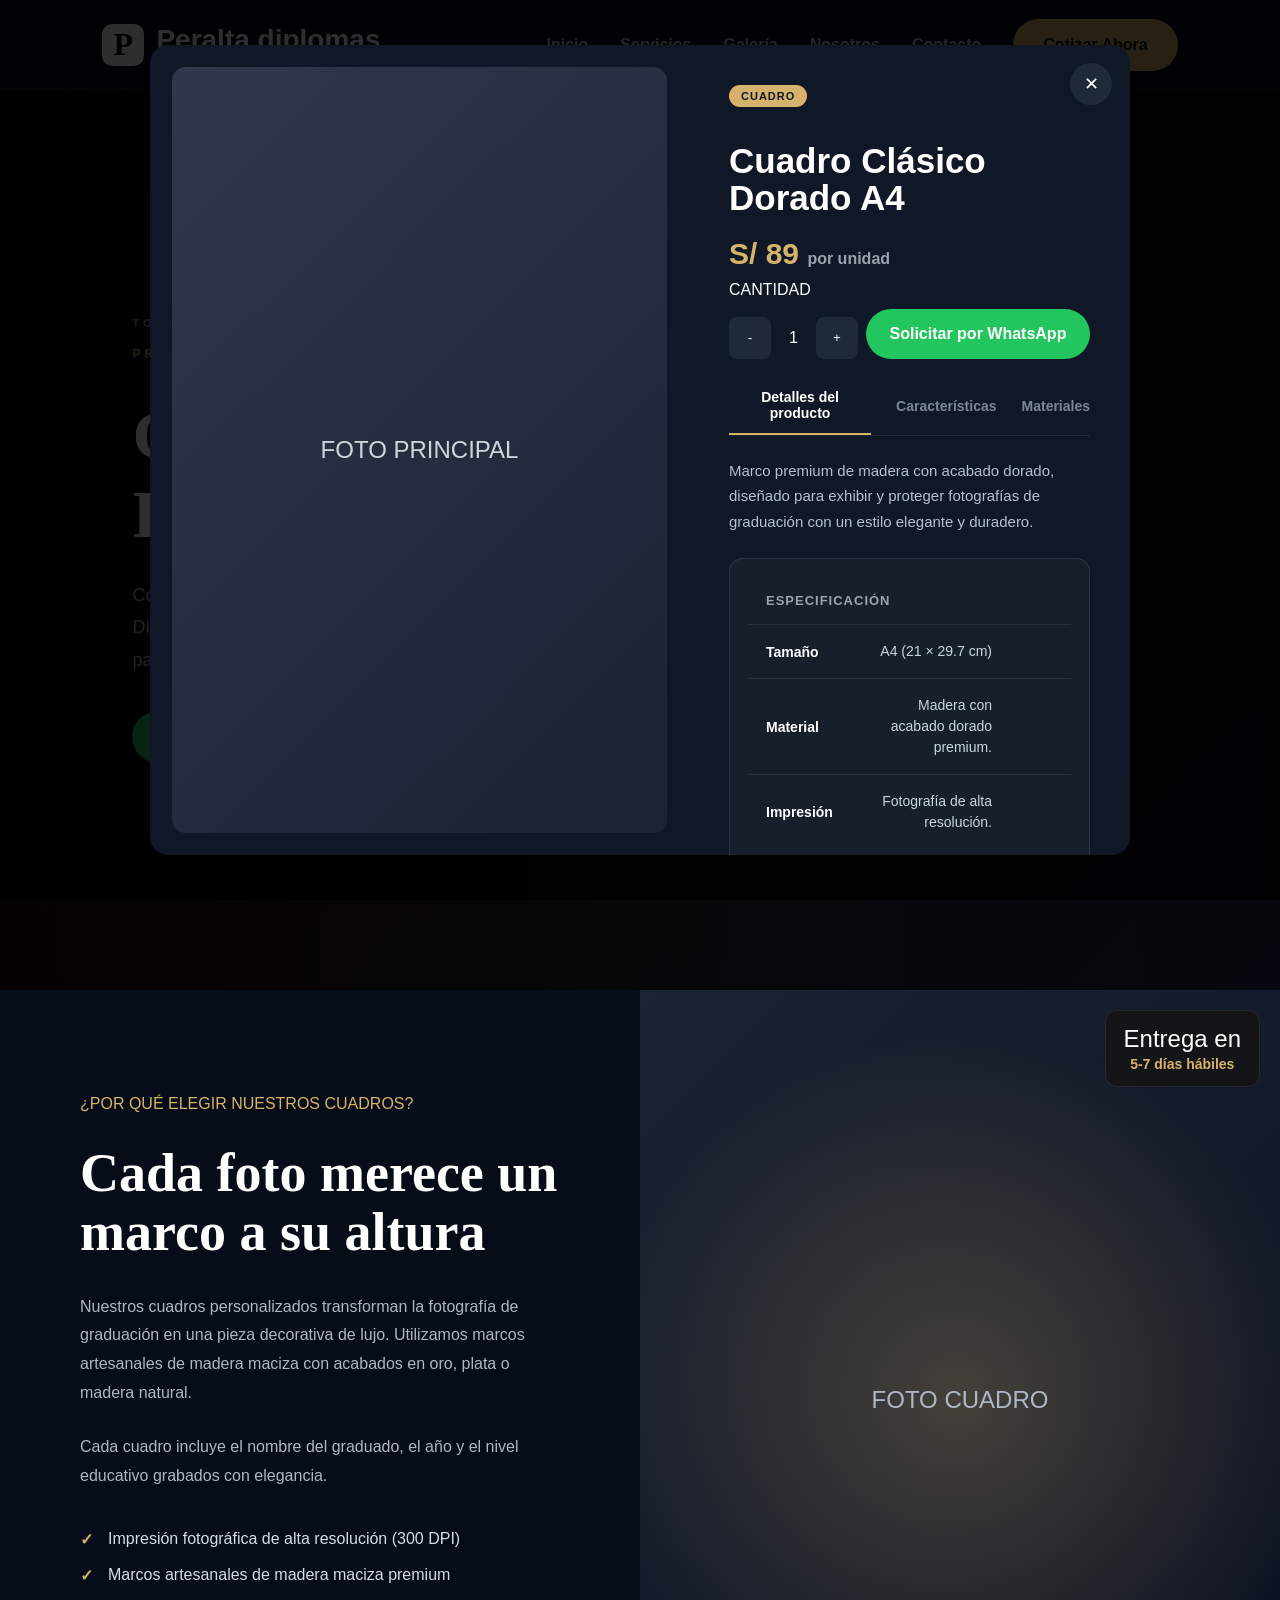
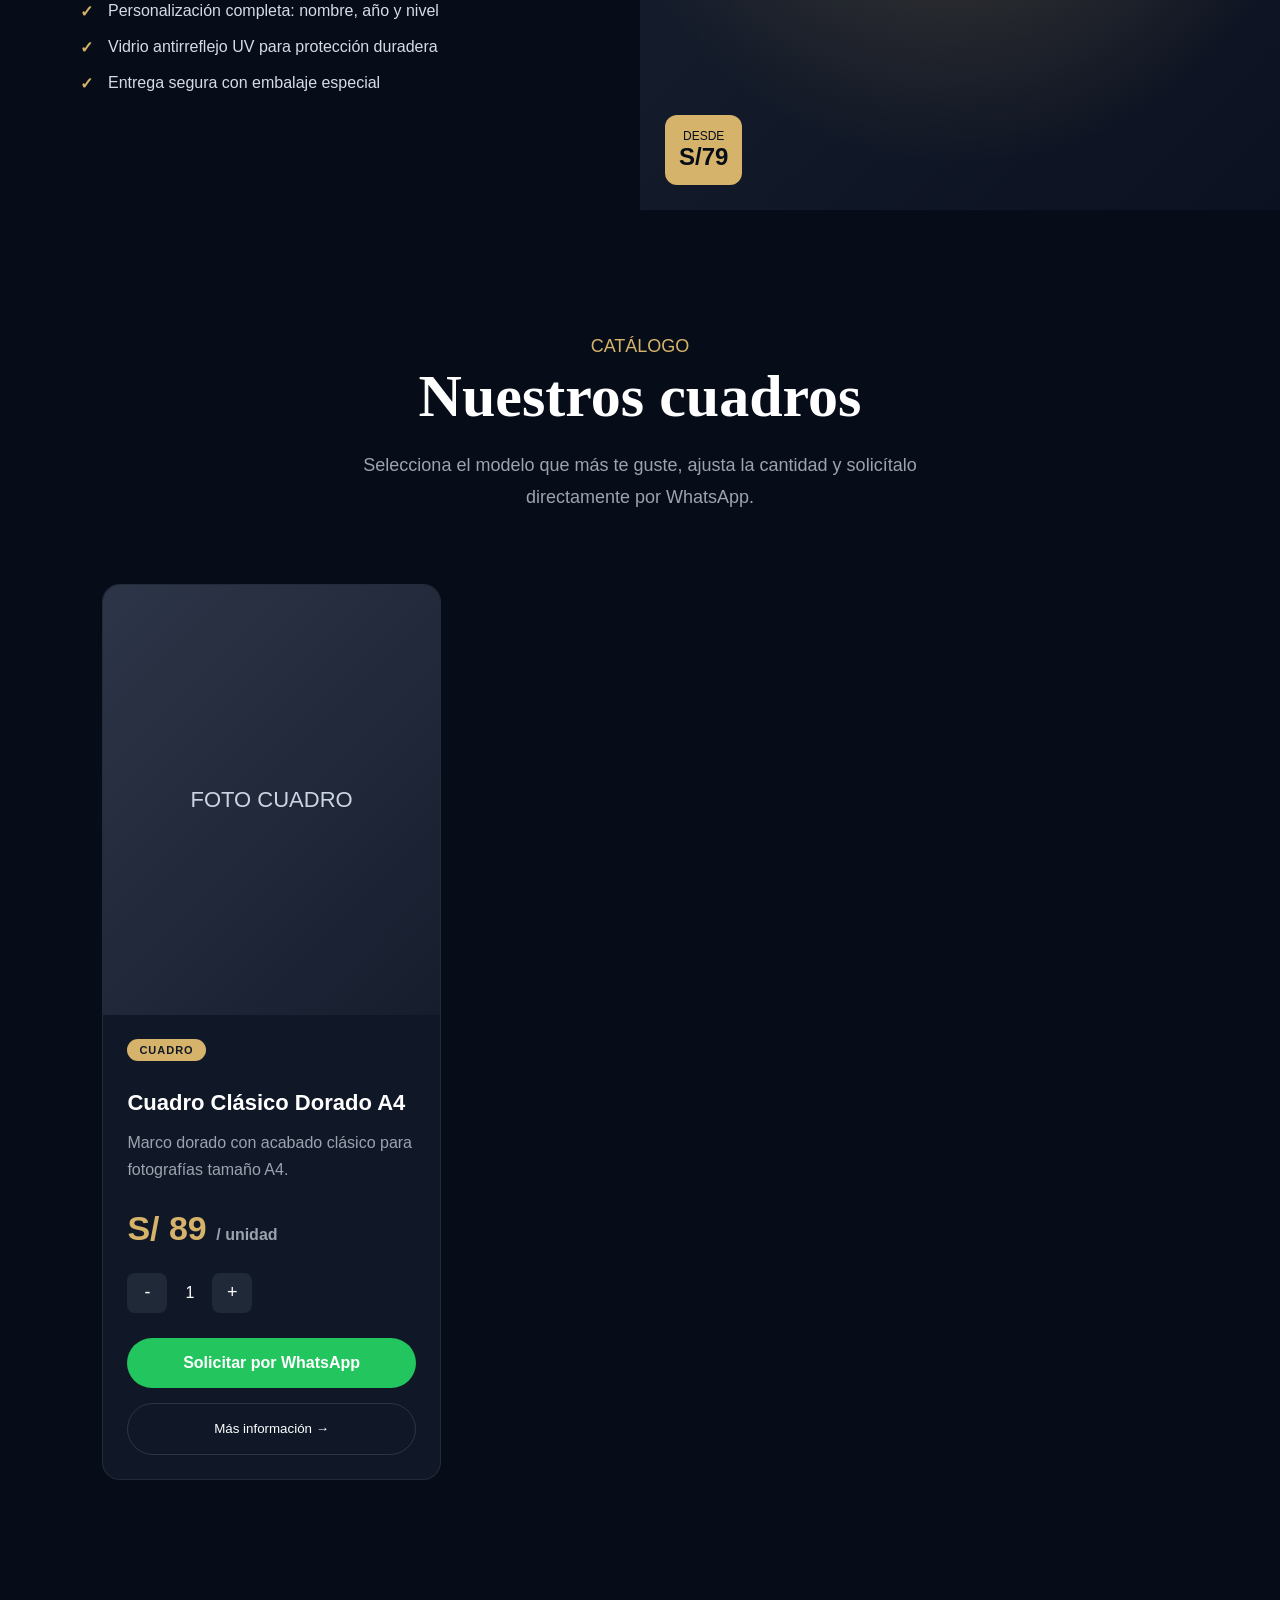
==== cuadros.html @ 48f1820a "Avance del catálogo y modal de productos" ====
<!DOCTYPE html>
<html lang="es">

<head>

<meta charset="UTF-8">
<meta name="viewport" content="width=device-width, initial-scale=1.0">

<title>Cuadros Personalizados | Peralta Diplomas</title>

<link rel="stylesheet" href="css/style.css">

</head>

<body>

<header class="header">

    <div class="logo-box">

        <div class="logo-img">P</div>

        <div>

            <h2>Peralta diplomas</h2>

            <p>Distinción en cada logro</p>

        </div>

    </div>

    <nav class="navbar">

        <a href="index.html">Inicio</a>

        <a href="servicios.html">Servicios</a>

        <a href="galeria.html">Galería</a>

        <a href="nosotros.html">Nosotros</a>

        <a href="contacto.html">Contacto</a>

        <a href="contacto.html" class="btn-cotizar">
            Cotizar Ahora
        </a>

    </nav>

</header>

<main>

<section class="frames-hero">

    <div class="hero-overlay"></div>

    <div class="frames-hero-content">

        <p class="frames-small">
            TODOS LOS SERVICIOS
        </p>

        <p class="frames-tag">
            PRODUCTO PREMIUM
        </p>

        <h1>
            Cuadros Personalizados
        </h1>

        <p class="frames-description">

            Convierte la foto de graduación en una obra de arte
            enmarcada. Diseños exclusivos con marcos premium que
            preservan el recuerdo para siempre.

        </p>

        <div class="frames-buttons">

            <a href="#" class="btn-whatsapp-frame">
                Solicitar por WhatsApp
            </a>

            <a href="#catalogo-cuadros" class="btn-products-frame">
                Ver productos
            </a>

        </div>

    </div>

</section>

<section class="frames-benefits">

    <div class="benefits-content">

        <p class="benefits-tag">
            ¿POR QUÉ ELEGIR NUESTROS CUADROS?
        </p>

        <h2>
            Cada foto merece un marco a su altura
        </h2>

        <p>

            Nuestros cuadros personalizados transforman la fotografía
            de graduación en una pieza decorativa de lujo.

            Utilizamos marcos artesanales de madera maciza
            con acabados en oro, plata o madera natural.

        </p>

        <p>

            Cada cuadro incluye el nombre del graduado,
            el año y el nivel educativo grabados con elegancia.

        </p>

        <ul class="benefits-list">

            <li>Impresión fotográfica de alta resolución (300 DPI)</li>

            <li>Marcos artesanales de madera maciza premium</li>

            <li>Personalización completa: nombre, año y nivel</li>

            <li>Vidrio antirreflejo UV para protección duradera</li>

            <li>Entrega segura con embalaje especial</li>

        </ul>

    </div>

    <div class="benefits-image">

    FOTO CUADRO

    <div class="price-badge">

        DESDE<br>
        <strong>S/79</strong>

    </div>

    <div class="delivery-badge">

        Entrega en<br>
        <strong>5-7 días hábiles</strong>

    </div>

</div>

    
</section>

<section class="catalog-section" id="catalogo-cuadros">

    <div class="catalog-header">

        <p class="catalog-subtitle">
            CATÁLOGO
        </p>

        <h2>
            Nuestros cuadros
        </h2>

        <p>
            Selecciona el modelo que más te guste, ajusta la cantidad y
            solicítalo directamente por WhatsApp.
        </p>

    </div>

<div class="catalog-grid">

    <div class="catalog-item">

        <div class="catalog-image">

    FOTO CUADRO

    <div class="catalog-overlay">

        <button class="catalog-view">

            👁 Más información

        </button>

    </div>

</div>

        <div class="catalog-content">

            <span class="catalog-badge">CUADRO</span>

            <h3>Cuadro Clásico Dorado A4</h3>

            <p>
                Marco dorado con acabado clásico para fotografías tamaño A4.
            </p>

            <div class="catalog-price">
                S/ 89
                <small>/ unidad</small>
            </div>

            <div class="catalog-quantity">

                <button>-</button>

                <span>1</span>

                <button>+</button>

            </div>

            <a href="#" class="catalog-btn-whatsapp">
                Solicitar por WhatsApp
            </a>

            <button class="catalog-btn-more">
                Más información →
            </button>

        </div>

    </div>

</div>

</section>
<div class="catalog-modal">

    <div class="catalog-modal-content">

        <button class="catalog-modal-close">
            ✕
        </button>

        <!-- LADO IZQUIERDO -->

        <div class="catalog-modal-gallery">

            <div class="catalog-modal-main-image">

                FOTO PRINCIPAL

            </div>

        </div>

        <!-- LADO DERECHO -->

        <div class="catalog-modal-info">

    <span class="catalog-modal-badge">
        CUADRO
    </span>

    <h2>
        Cuadro Clásico Dorado A4
    </h2>

    <div class="catalog-modal-price">
        S/ 89
        <small>por unidad</small>
    </div>

    <div class="catalog-modal-section-title">
        CANTIDAD
    </div>

    <div class="catalog-modal-actions">

        <div class="catalog-modal-quantity">

            <button>-</button>

            <span>1</span>

            <button>+</button>

        </div>

        <a href="#" class="catalog-modal-whatsapp">
            Solicitar por WhatsApp
        </a>

    </div>

    <div class="catalog-tabs">

        <button class="catalog-tab active">
            Detalles del producto
        </button>

        <button class="catalog-tab">
            Características
        </button>

        <button class="catalog-tab">
            Materiales
        </button>

    </div>

    <div class="catalog-description">

    Marco premium de madera con acabado dorado, diseñado para exhibir y proteger
    fotografías de graduación con un estilo elegante y duradero.

    </div>

    <div class="catalog-specs">

        <div class="catalog-spec-row">

            <span>ESPECIFICACIÓN</span>

        </div>

        <div class="catalog-spec-row">

            <strong>Tamaño</strong>

            <p>A4 (21 × 29.7 cm)</p>

        </div>

        <div class="catalog-spec-row">

            <strong>Material</strong>

            <p>Madera con acabado dorado premium.</p>

        </div>

        <div class="catalog-spec-row">

            <strong>Impresión</strong>

            <p>Fotografía de alta resolución.</p>

        </div>

    </div>

</div>

    </div>

</div>
---- css/style.css ----
*{
    margin:0;
    padding:0;
    box-sizing:border-box;
}

:root{
    --dark:#070d18;
    --dark-2:#0b1220;
    --dark-3:#101827;
    --gold:#d6b36a;
    --gold-soft:#e0c27a;
    --white:#ffffff;
    --text:#aeb7c6;
    --line:rgba(255,255,255,0.08);
}

html{
    scroll-behavior:smooth;
}

body{
    background:var(--dark);
    color:var(--white);
    font-family:'Inter', sans-serif;
}

/* HEADER */
.header{
    width:100%;
    height:90px;
    padding:0 8%;
    background:rgba(7,13,24,0.96);
    border-bottom:1px solid var(--line);

    display:flex;
    justify-content:space-between;
    align-items:center;

    position:fixed;
    top:0;
    left:0;
    z-index:1000;
}

.logo-box{
    display:flex;
    align-items:center;
    gap:12px;
}

.logo-img{
    width:42px;
    height:42px;
    border-radius:10px;
    background:var(--white);
    color:var(--dark);
    font-family:'Playfair Display', serif;
    font-size:32px;
    font-weight:800;

    display:flex;
    align-items:center;
    justify-content:center;
}

.logo-box h2{
    font-size:28px;
    line-height:1;
    font-weight:800;
}

.logo-box p{
    font-size:9px;
    letter-spacing:1.5px;
    font-weight:700;
}

.logo-box span{
    font-family:'Playfair Display', serif;
    font-size:24px;
    font-weight:700;
    margin-left:8px;
}

.navbar{
    display:flex;
    align-items:center;
    gap:32px;
}

.navbar a{
    color:rgba(255,255,255,0.78);
    text-decoration:none;
    font-weight:700;
    transition:0.3s;
}

.navbar a:hover,
.navbar a.active{
    color:var(--gold);
}

.btn-cotizar{
    background:var(--gold);
    color:var(--dark)!important;
    padding:17px 30px;
    border-radius:40px;
}

/* DROPDOWN */
.nav-dropdown{
    position:relative;
}

.dropdown-menu{
    position:absolute;
    top:45px;
    left:-20px;
    width:260px;
    background:#0e1728;
    border:1px solid var(--line);
    border-radius:16px;
    overflow:hidden;
    opacity:0;
    visibility:hidden;
    transform:translateY(10px);
    transition:0.3s;
    box-shadow:0 20px 50px rgba(0,0,0,0.35);
}

.nav-dropdown:hover .dropdown-menu{
    opacity:1;
    visibility:visible;
    transform:translateY(0);
}

.dropdown-menu a{
    display:block;
    padding:18px;
    color:white;
}

.dropdown-menu a:hover{
    background:rgba(255,255,255,0.04);
}

.dropdown-menu strong{
    display:block;
    font-size:15px;
}

.dropdown-menu small{
    color:var(--text);
}

.ver-todos{
    border-top:1px solid var(--line);
    color:var(--gold)!important;
}

/* HERO */
main{
    padding-top:90px;
}

.hero{
    min-height:calc(100vh - 90px);
    display:grid;
    grid-template-columns:48% 52%;
    background:linear-gradient(120deg,#070d18 0%,#090f1c 48%,#0b1220 100%);
}

.hero-text{
    padding:70px 8% 50px 14%;
    display:flex;
    flex-direction:column;
    justify-content:center;
}

.eyebrow{
    color:var(--gold);
    font-size:13px;
    font-weight:800;
    letter-spacing:8px;
    margin-bottom:28px;
}

.hero h1{
    font-family:'Playfair Display', serif;
    font-size:76px;
    line-height:0.98;
    font-weight:800;
    letter-spacing:-2px;
    margin-bottom:28px;
}

.hero h1 span{
    color:var(--gold);
    display:block;
}

.hero-description{
    color:var(--text);
    font-size:21px;
    line-height:1.5;
    max-width:620px;
    margin-bottom:42px;
}

.hero-buttons{
    display:flex;
    gap:18px;
    margin-bottom:70px;
}

.btn-primary,
.btn-secondary{
    padding:18px 32px;
    border-radius:40px;
    text-decoration:none;
    font-weight:800;
    transition:0.3s;
}

.btn-primary{
    background:white;
    color:var(--dark);
}

.btn-secondary{
    color:white;
    border:1px solid rgba(255,255,255,0.28);
}

.btn-primary:hover,
.btn-secondary:hover{
    transform:translateY(-4px);
}

.stats{
    display:flex;
    gap:55px;
}

.stats div{
    padding-right:45px;
    border-right:1px solid var(--line);
}

.stats div:last-child{
    border-right:none;
}

.stats h3{
    font-family:'Playfair Display', serif;
    color:white;
    font-size:36px;
    line-height:1;
}

.stats p{
    color:rgba(255,255,255,0.45);
    text-transform:uppercase;
    font-weight:800;
    font-size:13px;
    margin-top:8px;
}

/* HERO IMAGE */
.hero-image{
    position:relative;
    min-height:calc(100vh - 90px);
    padding:0 8% 28px 0;
    display:flex;
    align-items:stretch;
}

.image-placeholder{
    width:100%;
    min-height:100%;
    border-radius:0 0 0 40px;
    background:
        linear-gradient(rgba(0,0,0,0.12),rgba(0,0,0,0.18)),
        radial-gradient(circle at center,#d6b36a 0%,#9c6f32 30%,#243244 65%,#111827 100%);
    display:flex;
    flex-direction:column;
    justify-content:center;
    align-items:center;
    text-align:center;
    color:white;
    overflow:hidden;
}

.image-placeholder p{
    font-family:'Playfair Display', serif;
    font-size:42px;
}

.image-placeholder small{
    color:rgba(255,255,255,0.65);
    margin-top:10px;
}

.premium-card{
    position:absolute;
    left:35px;
    right:calc(8% + 30px);
    bottom:38px;
    padding:20px;
    border-radius:16px;
    background:rgba(255,255,255,0.12);
    backdrop-filter:blur(14px);
    border:1px solid rgba(255,255,255,0.18);

    display:flex;
    gap:16px;
    align-items:center;
}

.premium-icon{
    width:42px;
    height:42px;
    border-radius:50%;
    background:var(--gold);
    color:var(--dark);
    display:flex;
    align-items:center;
    justify-content:center;
    font-weight:900;
}

.premium-card h4{
    font-size:16px;
}

.premium-card p{
    color:rgba(255,255,255,0.72);
    font-size:13px;
}

/* SECCIÓN TEMPORAL */
.section-dark{
    min-height:70vh;
    background:#090f1c;
    padding:120px 8%;
    text-align:center;
}

.center{
    text-align:center;
}

.section-title{
    font-family:'Playfair Display', serif;
    font-size:58px;
    margin-bottom:18px;
}

.section-subtitle{
    color:var(--text);
    font-size:20px;
}

/* WHATSAPP */
.whatsapp{
    width:64px;
    height:64px;
    border-radius:50%;
    background:#20d367;
    color:white;
    text-decoration:none;
    font-size:28px;

    display:flex;
    justify-content:center;
    align-items:center;

    position:fixed;
    right:35px;
    bottom:35px;
    z-index:1200;

    box-shadow:0 10px 30px rgba(0,0,0,0.35);
    transition:0.3s;
}

.whatsapp:hover{
    transform:scale(1.08);
}

/* RESPONSIVE */
@media(max-width:1000px){
    .header{
        height:auto;
        padding:18px 6%;
        flex-direction:column;
        gap:18px;
    }

    main{
        padding-top:150px;
    }

    .navbar{
        flex-wrap:wrap;
        justify-content:center;
        gap:18px;
    }

    .hero{
        grid-template-columns:1fr;
    }

    .hero-text{
        padding:60px 8%;
    }

    .hero h1{
        font-size:54px;
    }

    .hero-image{
        padding:0 8% 40px;
        min-height:520px;
    }

    .image-placeholder{
        border-radius:30px;
    }
}
/* ========================= */
/* NUESTROS SERVICIOS */
/* ========================= */

.services-section{
    padding:60px 8%;
    background:#030B1D;
}

.section-header{
    text-align:center;
    max-width:900px;
    margin:auto;
}

.eyebrow{
    color:#D4AF63;
    letter-spacing:5px;
    font-size:14px;
    margin-bottom:25px;
}

.section-header h2{
    font-size:80px;
    color:white;
    margin-bottom:30px;
}

.section-description{
    font-size:28px;
    color:#9DA3AE;
    line-height:1.8;
}
/* ========================= */
/* NIVEL INICIAL */
/* ========================= */

.service-block{
    display:grid;
    grid-template-columns:1fr 1fr;
    gap:60px;
    align-items:center;
    padding:60px 10%;
}

.image-temp{
    width:100%;
    height:500px;
    border-radius:25px;
    background:#2d3443;
    color:#8c93a3;
    display:flex;
    align-items:center;
    justify-content:center;
    font-size:24px;
}

.service-tag{
    color:#caa86a;
    letter-spacing:4px;
    margin-bottom:20px;
}

.service-content h2{
    font-family:'Playfair Display', serif;
    font-size:64px;
    color:white;
    margin-bottom:15px;
}

.service-content h3{
    color:#caa86a;
    font-size:24px;
    margin-bottom:30px;
}

.service-text{
    color:#b5b5b5;
    line-height:1.8;
    margin-bottom:30px;
}

.service-list{
    list-style:none;
    padding:0;
    margin-bottom:40px;
}

.service-list li{
    margin-bottom:15px;
    color:#d7d7d7;
}

.btn-service{
    display:inline-block;
    padding:18px 35px;
    background:#caa86a;
    color:#000;
    border-radius:50px;
    text-decoration:none;
    font-weight:600;
}
.service-block:nth-child(even){
    grid-template-columns:1fr 1fr;
}

.service-block:nth-child(even) .service-content{
    order:1;
}

.service-block:nth-child(even) .service-image{
    order:2;
}
/* ========================= */
/* DISEÑOS PARA CADA ETAPA */
/* ========================= */

.designs-section{
    padding:80px 8% 100px;
    background:#070d18;
}

.designs-section .section-header{
    text-align:center;
    max-width:900px;
    margin:0 auto 70px;
}

.about-content .section-tag{
    color:#d6b36a;
    letter-spacing:6px;
    font-weight:700;
    text-transform:uppercase;
}

.designs-section h2{
    font-family:'Playfair Display', serif;
    font-size:58px;
    color:white;
    margin-bottom:18px;
}

.designs-section .section-description{
    color:#aeb7c6;
    font-size:20px;
}

.designs-grid{
    display:grid;
    grid-template-columns:repeat(3, 1fr);
    gap:32px;
}

.design-card{
    height:520px;
    border-radius:22px;
    overflow:hidden;
    position:relative;
    padding:28px;
    display:flex;
    align-items:flex-end;
    background:#2d3443;
    cursor:pointer;
    transition:transform .4s ease;
}

.design-card::before{
    content:"";
    position:absolute;
    inset:0;
    background:linear-gradient(
        to bottom,
        rgba(0,0,0,.05),
        rgba(0,0,0,.35),
        rgba(0,0,0,.82)
    );
    z-index:1;
}

.design-card::after{
    content:"";
    position:absolute;
    inset:0;
    background-size:cover;
    background-position:center;
    transition:transform .6s ease;
    z-index:0;
}

/* Imágenes temporales */
.card-inicial::after{
    background:
        radial-gradient(circle at 20% 20%, #f5d36b 0 8%, transparent 9%),
        radial-gradient(circle at 80% 30%, #7cc7d9 0 7%, transparent 8%),
        linear-gradient(135deg, #f4f4f4, #cfd6df);
}

.card-primaria::after{
    background:
        radial-gradient(circle at 85% 10%, #d6b36a 0 10%, transparent 11%),
        linear-gradient(135deg, #f0e7c8, #b8b49c);
}

.card-secundaria::after{
    background:
        linear-gradient(135deg, rgba(4,13,35,.95), rgba(13,35,75,.85)),
        radial-gradient(circle at center, #d6b36a 0 10%, transparent 11%);
}

.design-card:hover::after{
    transform:scale(1.08);
}

.card-badge{
    position:absolute;
    top:28px;
    left:28px;
    z-index:2;
    padding:10px 18px;
    border-radius:30px;
    background:rgba(255,255,255,.25);
    backdrop-filter:blur(10px);
    color:white;
    font-size:13px;
    font-weight:800;
}

.card-content{
    position:relative;
    z-index:2;
    color:white;
}

.card-content h3{
    font-family:'Playfair Display', serif;
    font-size:42px;
    margin-bottom:10px;
}

.card-content p{
    color:rgba(255,255,255,.82);
    font-size:17px;
    line-height:1.5;
}

/* Responsive */
@media(max-width:1000px){
    .designs-grid{
        grid-template-columns:1fr;
    }

    .design-card{
        height:460px;
    }

    .designs-section h2{
        font-size:44px;
    }
}
/* ========================= */
/* CUADROS PERSONALIZADOS */
/* ========================= */

.featured-product{
    display:grid;
    grid-template-columns:1fr 1fr;
    gap:90px;
    align-items:center;
    padding:90px 8%;
    background:#070d18;
}

.featured-image{
    position:relative;
}

.frame-placeholder{
    height:620px;
    border-radius:18px;
    background:
        radial-gradient(circle at center, rgba(214,179,106,.25), transparent 45%),
        linear-gradient(135deg, #2f2418, #0e1420);
    display:flex;
    align-items:center;
    justify-content:center;
    color:#9ca3af;
    font-size:24px;
}

.new-label{
    position:absolute;
    top:20px;
    left:-20px;
    background:#d6b36a;
    color:#050914;
    padding:14px 18px;
    border-radius:12px;
    font-weight:800;
    z-index:3;
}

.catalog-card{
    position:absolute;
    right:-25px;
    bottom:-25px;
    width:260px;
    padding:22px;
    border-radius:16px;
    background:#101827;
    border:1px solid rgba(255,255,255,.12);
    display:flex;
    gap:15px;
}

.frame-card span{
    color:#d6b36a;
    font-size:24px;
}

.frame-card h4{
    color:white;
    font-size:15px;
    margin-bottom:6px;
}

.frame-card p{
    color:#9ca3af;
    font-size:13px;
}

.featured-content h2{
    font-family:'Playfair Display', serif;
    font-size:58px;
    color:white;
    margin-bottom:25px;
}

.featured-text{
    color:#aeb7c6;
    font-size:20px;
    line-height:1.7;
    margin-bottom:30px;
}

.featured-list{
    list-style:none;
    margin-bottom:35px;
}

.featured-list li{
    color:#d7d7d7;
    margin-bottom:15px;
}

.featured-buttons{
    display:flex;
    gap:18px;
}

.btn-outline{
    padding:18px 35px;
    border:1px solid rgba(255,255,255,.22);
    color:white;
    border-radius:50px;
    text-decoration:none;
    font-weight:700;
}

@media(max-width:1000px){
    .featured-product{
        grid-template-columns:1fr;
    }

    .frame-placeholder{
        height:480px;
    }

    .featured-content h2{
        font-size:42px;
    }
}
/* ========================= */
/* GALERÍA DE DISEÑOS */
/* ========================= */

.gallery-preview{
    padding:100px 8%;
    background:#050b16;
}

.gallery-header{
    text-align:center;
    max-width:850px;
    margin:0 auto 70px;
}

.gallery-header h2{
    font-family:'Playfair Display', serif;
    font-size:58px;
    color:white;
    margin-bottom:18px;
}

.gallery-header p{
    color:#aeb7c6;
    font-size:19px;
}

.gallery-grid{
    display:grid;
    grid-template-columns:1fr 1fr;
    gap:26px;
}

.gallery-card{
    height:360px;
    border-radius:18px;
    overflow:hidden;
    position:relative;
    cursor:pointer;
    background:#202938;
}

.gallery-img{
    width:100%;
    height:100%;
    background-size:cover;
    background-position:center;
    transition:transform .6s ease, filter .6s ease;
}

.gallery-card::after{
    content:"";
    position:absolute;
    inset:0;
    background:linear-gradient(
        to bottom,
        rgba(0,0,0,.12),
        rgba(0,0,0,.35),
        rgba(0,0,0,.78)
    );
    z-index:1;
}

.gallery-card:hover .gallery-img{
    transform:scale(1.08);
    filter:brightness(.75);
}

.gallery-label{
    position:absolute;
    left:22px;
    bottom:22px;
    z-index:2;
    color:white;
    padding:14px 24px;
    border-radius:40px;
    background:rgba(0,0,0,.35);
    border:1px solid rgba(255,255,255,.12);
    font-weight:800;
}

.zoom-icon{
    position:absolute;
    top:50%;
    left:50%;
    transform:translate(-50%, -50%) scale(.7);
    z-index:3;

    width:78px;
    height:78px;
    border-radius:50%;
    border:3px solid #d6b36a;
    color:white;
    font-size:48px;

    display:flex;
    align-items:center;
    justify-content:center;

    opacity:0;
    transition:.4s ease;
}

.gallery-card:hover .zoom-icon{
    opacity:1;
    transform:translate(-50%, -50%) scale(1);
}

/* Imágenes temporales */
.temp-inicial{
    background:
        linear-gradient(rgba(0,0,0,.05), rgba(0,0,0,.15)),
        radial-gradient(circle at 30% 30%, #f4d36b 0 8%, transparent 9%),
        linear-gradient(135deg, #f5f5f5, #cfd6df);
}

.temp-primaria{
    background:
        linear-gradient(rgba(0,0,0,.05), rgba(0,0,0,.15)),
        radial-gradient(circle at 70% 35%, #d6b36a 0 10%, transparent 11%),
        linear-gradient(135deg, #f5efe0, #b7b39d);
}

.temp-secundaria{
    background:
        linear-gradient(rgba(0,0,0,.15), rgba(0,0,0,.25)),
        radial-gradient(circle at 70% 70%, #d6b36a 0 8%, transparent 9%),
        linear-gradient(135deg, #07152d, #1d2738);
}

.temp-cuadros{
    background:
        linear-gradient(rgba(0,0,0,.1), rgba(0,0,0,.2)),
        radial-gradient(circle at center, #d6b36a 0 13%, transparent 14%),
        linear-gradient(135deg, #151515, #2b1d12);
}

@media(max-width:900px){
    .gallery-grid{
        grid-template-columns:1fr;
    }

    .gallery-card{
        height:300px;
    }
}
.catalog-button-wrap{
    width:100%;
    display:flex;
    justify-content:center;
    align-items:center;
    margin-top:20px;
}

.catalog-button{
    display:inline-flex;
    align-items:center;
    justify-content:center;
    gap:10px;
    padding:16px 34px;
    border-radius:50px;
    border:1px solid rgba(255,255,255,0.25);
    color:#ffffff;
    background:transparent;
    text-decoration:none;
    font-weight:800;
    transition:0.3s ease;
    position: relative;
    top: -10px;
}

.catalog-button:hover{
    background:#d6b36a;
    color:#070d18;
    transform:translateY(-3px);
}
.gallery-header .section-tag{
    color:#d6b36a;
    letter-spacing:6px;
    font-weight:700;
}
/* ========================= */
/* SOBRE NOSOTROS */
/* ========================= */

.about-preview{
    display:grid;
    grid-template-columns:1fr 1fr;
    gap:90px;
    align-items:center;

    width:100vw;
    margin-left:calc(50% - 50vw);

    padding:100px 8%;
    background:#070d18;
}

.about-content h2{
    font-family:'Playfair Display', serif;
    font-size:54px;
    line-height:1.05;
    color:white;
    margin-bottom:30px;
}

.about-content h2 span{
    color:#d6b36a;
    display:block;
}

.about-content p{
    color:#aeb7c6;
    font-size:17px;
    line-height:1.8;
    margin-bottom:22px;
}

.about-stats{
    display:grid;
    grid-template-columns:repeat(3, 1fr);
    gap:30px;
    margin:45px 0 35px;
}

.about-stats h3{
    font-family:'Playfair Display', serif;
    color:#d6b36a;
    font-size:34px;
}

.about-stats p{
    font-size:13px;
    color:#8f99aa;
    margin:0;
}

.about-link{
    color:#d6b36a;
    text-decoration:none;
    font-weight:700;
    font-size:14px;
}

.about-images{
    position:relative;
    min-height:420px;
}

.about-img{
    position:absolute;
    border-radius:18px;
    background:
        radial-gradient(circle at center, rgba(214,179,106,.22), transparent 45%),
        linear-gradient(135deg, #293241, #111827);
    color:#9ca3af;
    display:flex;
    align-items:center;
    justify-content:center;
    text-align:center;
    border:1px solid rgba(255,255,255,.08);
}

.img-small{
    width:280px;
    height:180px;
    left:0;
    top:0;
}

.img-large{
    width:340px;
    height:360px;
    right:0;
    top:240px;
}

.img-large::after{
    content:"";
    position:absolute;
    right:-25px;
    bottom:-25px;
    width:95px;
    height:95px;
    border-radius:14px;
    border:1px solid rgba(255,255,255,.12);
}

@media(max-width:1000px){
    .about-preview{
        grid-template-columns:1fr;
    }

    .about-images{
    position:relative;
    min-height:700px;
}

    .img-small,
    .img-large{
        position:relative;
        width:100%;
        left:auto;
        right:auto;
        top:auto;
        margin-bottom:25px;
    }
}
/* ========================= */
/* PROCESO */
/* ========================= */

.process-section{
    width:100vw;
    margin-left:calc(50% - 50vw);
    padding:120px 0;
    text-align:center;
    background:#ffffff;
}


.process-tag{
    color:#d6b36a;
    letter-spacing:6px;
    font-size:12px;
    font-weight:700;
    margin-bottom:15px;
}

.process-section h2{
    font-family:'Playfair Display', serif;
    font-size:56px;
    color:#070d18;
    margin-bottom:15px;
}

.process-description{
    color:#6b7280;
    max-width:700px;
    margin:0 auto 80px;
}

.process-grid{
    display:grid;
    grid-template-columns:repeat(3,1fr);
    gap:50px;
}

.process-card{
    text-align:center;
    position:relative;
}

.process-number{
    width:90px;
    height:90px;
    margin:0 auto 30px;
    border-radius:50%;
    background:#0b1220;
    color:#d6b36a;
    display:flex;
    align-items:center;
    justify-content:center;
    font-size:34px;
    font-family:'Playfair Display', serif;
}

.process-card h3{
    font-family:'Playfair Display', serif;
    color:#070d18;
    font-size:28px;
    margin-bottom:15px;
}

.process-card p{
    color:#6b7280;
    line-height:1.7;
    max-width:260px;
    margin:auto;
}
/* ========================= */
/* TESTIMONIOS */
/* ========================= */

.testimonials-section{
    width:100vw;
    margin-left:calc(50% - 50vw);

    padding:120px 8%;
    background:#070d18;
}

.testimonials-tag{
    text-align:center;
    color:#d6b36a;
    letter-spacing:5px;
    font-size:12px;
    font-weight:700;
    margin-bottom:15px;
}

.testimonials-section h2{
    text-align:center;
    color:white;
    font-family:'Playfair Display', serif;
    font-size:54px;
    margin-bottom:70px;
}

.testimonial-wrapper{
    display:grid;
    grid-template-columns:320px 1fr auto;
    gap:60px;
    align-items:center;
}

.testimonial-image{
    position:relative;
}

.testimonial-placeholder{
    width:100%;
    height:320px;
    border-radius:20px;
    background:#2d3443;
    color:#aeb7c6;
    display:flex;
    align-items:center;
    justify-content:center;
}

.testimonial-info{
    position:absolute;
    left:15px;
    right:15px;
    bottom:15px;
    padding:12px;
    border-radius:12px;
    background:rgba(255,255,255,.08);
    backdrop-filter:blur(10px);
}

.testimonial-info h4{
    color:white;
    font-size:14px;
}

.testimonial-info p{
    color:#c0c0c0;
    font-size:12px;
}

.quote-mark{
    color:#d6b36a;
    font-size:60px;
    margin-bottom:15px;
}

.testimonial-text{
    color:white;
    font-size:30px;
    line-height:1.4;
    max-width:700px;
    font-style:italic;
}

.stars{
    color:#d6b36a;
    margin-top:25px;
    font-size:18px;
}

.testimonial-controls{
    display:flex;
    align-items:center;
    gap:15px;
    margin-top:30px;
}

.nav-btn{
    width:45px;
    height:45px;
    border-radius:50%;
    border:1px solid rgba(255,255,255,.15);
    background:transparent;
    color:white;
    cursor:pointer;
}

.active-btn{
    background:#d6b36a;
    color:#070d18;
    border:none;
}

.dots{
    display:flex;
    gap:8px;
}

.dot{
    width:6px;
    height:6px;
    border-radius:50%;
    background:#4b5563;
}

.active-dot{
    width:24px;
    border-radius:20px;
    background:#d6b36a;
}

.testimonial-counter{
    color:#8f99aa;
    font-size:14px;
}
/* ========================= */
/* CONTACTO */
/* ========================= */

.contact-section{

    width:100vw;
    margin-left:calc(50% - 50vw);

    background:#ffffff;

    padding:120px 8%;

    text-align:center;
}

.contact-tag{

    color:#d6b36a;

    letter-spacing:5px;

    font-size:12px;

    font-weight:700;

    margin-bottom:15px;
}

.contact-section h2{

    font-family:'Playfair Display', serif;

    font-size:56px;

    color:#070d18;

    margin-bottom:15px;
}

.contact-subtitle{

    color:#6f7687;

    margin-bottom:70px;
}

.contact-wrapper{

    display:grid;

    grid-template-columns:1fr 1.2fr;

    gap:60px;

    align-items:start;
}

.contact-info{

    text-align:left;
}

.contact-card{

    background:#ffffff;

    border:1px solid #ececec;

    border-radius:18px;

    padding:30px;

    margin-bottom:20px;
}

.contact-card h3{

    color:#070d18;

    margin-bottom:10px;
}

.contact-card p{

    color:#7b8290;
}

.contact-details{

    margin-top:30px;
}

.contact-details p{

    margin-bottom:20px;

    color:#555;
}

.contact-form{

    background:#f7f7f7;

    border-radius:20px;

    padding:35px;

    text-align:left;
}

.contact-form label{

    display:block;

    margin-bottom:10px;

    font-weight:600;

    color:#070d18;
}

.contact-form input,
.contact-form textarea{

    width:100%;

    padding:15px;

    border:1px solid #dddddd;

    border-radius:10px;

    margin-bottom:20px;

    font-family:inherit;
}

.contact-form button{

    width:100%;

    border:none;

    background:#070d18;

    color:white;

    padding:18px;

    border-radius:10px;

    font-weight:700;

    cursor:pointer;
}

.contact-form button:hover{

    background:#d6b36a;

    color:#070d18;
}
/* ========================= */
/* FOOTER */
/* ========================= */

.footer{

    width:100vw;
    margin-left:calc(50% - 50vw);

    background:#070d18;

    padding:70px 8% 25px;
}

.footer-content{

    display:grid;

    grid-template-columns:
    2fr
    1fr
    1fr
    1fr;

    gap:60px;

    margin-bottom:50px;
}

.footer-column h3,
.footer-column h4{

    color:white;

    margin-bottom:20px;
}

.footer-column p,
.footer-column a{

    color:#9aa3af;

    text-decoration:none;

    display:block;

    margin-bottom:12px;

    line-height:1.7;
}

.footer-column a:hover{

    color:#d6b36a;
}

.footer-bottom{

    border-top:1px solid rgba(255,255,255,.08);

    padding-top:20px;

    display:flex;

    justify-content:space-between;

    align-items:center;
}

.footer-bottom p{

    color:#7d8796;

    font-size:13px;
}

.footer-links{

    display:flex;

    gap:25px;
}

.footer-links a{

    color:#7d8796;

    text-decoration:none;

    font-size:13px;
}

.footer-links a:hover{

    color:#d6b36a;
}
.service-page-hero{

    min-height:65vh;

    display:flex;

    align-items:center;

    justify-content:center;

    text-align:center;

    background:#070d18;

    padding:140px 8% 100px;
}

.hero-container{

    max-width:850px;
}

.service-page-tag{

    color:#8f99aa;

    letter-spacing:4px;

    font-size:12px;

    margin-bottom:15px;
}

.service-page-level{

    color:#d6b36a;

    font-weight:700;

    letter-spacing:3px;

    margin-bottom:20px;
}

.service-page-hero h1{

    font-family:'Playfair Display', serif;

    font-size:72px;

    color:white;

    margin-bottom:20px;
}

.service-page-hero h3{

    color:#d6b36a;

    font-size:24px;

    margin-bottom:25px;
}

.service-page-description{

    color:#aeb7c6;

    line-height:1.9;

    font-size:18px;
}
.service-details{

    display:grid;

    grid-template-columns:1fr 1fr;

    gap:70px;

    padding:100px 8%;

    background:#070d18;

    align-items:center;
}

.service-image-placeholder{

    height:340px;

    border-radius:20px;

    background:
    radial-gradient(circle at center,
    rgba(214,179,106,.18),
    transparent 50%),
    linear-gradient(135deg,#2b3344,#111827);

    display:flex;

    align-items:center;

    justify-content:center;

    color:#aeb7c6;

    border:1px solid rgba(255,255,255,.08);
}

.service-small-title{

    color:#d6b36a;

    letter-spacing:4px;

    font-size:12px;

    margin-bottom:15px;
}

.service-info h2{

    color:white;

    font-family:'Playfair Display', serif;

    font-size:46px;

    margin-bottom:30px;
}

.service-list{

    list-style:none;

    padding:0;

    margin:0 0 35px;
}

.service-list li{

    color:#aeb7c6;

    margin-bottom:18px;

    position:relative;

    padding-left:25px;
}

.service-list li::before{

    content:"✓";

    color:#d6b36a;

    position:absolute;

    left:0;
}

.service-buttons{
    gap:25px;
    margin-top:15px;
}

.btn-service-primary{

    background:#d6b36a;

    color:#070d18;

    padding:15px 28px;

    border-radius:50px;

    text-decoration:none;

    font-weight:700;
}

.btn-service-secondary{

    border:1px solid rgba(255,255,255,.15);

    color:white;

    padding:15px 28px;

    border-radius:50px;

    text-decoration:none;
}
.service-gallery{

    background:#070d18;

    padding:100px 8%;

    text-align:center;
}

.gallery-small-title{

    color:#d6b36a;

    font-size:12px;

    letter-spacing:4px;

    margin-bottom:15px;
}

.service-gallery h2{

    color:white;

    font-family:'Playfair Display', serif;

    font-size:52px;

    margin-bottom:60px;
}

.gallery-examples{

    display:grid;

    grid-template-columns:repeat(3,1fr);

    gap:30px;

    margin-bottom:35px;
}

.gallery-example{

    height:260px;

    border-radius:18px;

    background:
    radial-gradient(circle at center,
    rgba(214,179,106,.15),
    transparent 50%),
    linear-gradient(135deg,#293241,#111827);

    border:1px solid rgba(255,255,255,.08);

    display:flex;

    align-items:center;

    justify-content:center;

    color:#aeb7c6;
}

.gallery-link{

    color:#d6b36a;

    text-decoration:none;

    font-weight:700;
}
.also-offer-section{
    background:#070d18;
    padding:80px 8% 90px;
    text-align:center;
    border-top:1px solid rgba(255,255,255,.12);
}

.also-title{
    color:#aeb7c6;
    letter-spacing:5px;
    font-size:12px;
    font-weight:700;
    margin-bottom:35px;
}

.also-cards{
    display:flex;
    justify-content:center;
    gap:18px;
}

.also-card{
    width:250px;
    padding:22px 24px;
    border-radius:14px;
    background:#0d1422;
    border:1px solid rgba(255,255,255,.08);
    display:flex;
    align-items:center;
    gap:16px;
    text-decoration:none;
    transition:.3s ease;
}

.also-card:hover{
    transform:translateY(-4px);
    border-color:rgba(214,179,106,.35);
}

.also-icon,
.also-arrow{
    color:#d6b36a;
}

.also-card h4{
    color:white;
    font-size:14px;
    margin-bottom:4px;
}

.also-card p{
    color:#8f99aa;
    font-size:12px;
}
/* HERO CUADROS */

.frames-hero{

    position:relative;

    min-height:100vh;

    display:flex;

    align-items:center;

    padding:0 8%;

    background:
    linear-gradient(
    135deg,
   #1a120d,
   #0f0b08,
   #070d18
   );

    background-size:cover;

    background-position:center;

    overflow:hidden;
}
.frames-small{

    color:#9aa3b2;

    font-size:11px;

    letter-spacing:4px;

    font-weight:700;

    margin-bottom:18px;
}

.frames-tag{

    color:#d6b36a;

    letter-spacing:4px;

    font-size:12px;

    font-weight:700;

    margin-bottom:35px;
}

.frames-hero h1{

    color:white;

    font-family:'Playfair Display', serif;

    font-size:68px;

    margin-bottom:25px;
}

.frames-hero-content{
    position:relative;
    z-index:2;
    max-width:600px;
    padding-left:30px;
}

.frames-description{

    color:#aeb7c6;

    font-size:18px;

    line-height:1.8;

    max-width:600px;

    margin-bottom:35px;
}

.frames-buttons{

    display:flex;

    gap:20px;
}

.btn-whatsapp-frame{

    background:#22c55e;

    color:white;

    text-decoration:none;

    padding:16px 28px;

    border-radius:50px;

    font-weight:700;
}

.btn-products-frame{

    color:white;

    text-decoration:none;

    padding:16px 28px;

    border-radius:50px;

    border:1px solid rgba(255,255,255,.15);
}

.frames-image{

    height:500px;

    border-radius:20px;

    background:
    radial-gradient(circle at center,
    rgba(214,179,106,.25),
    transparent 45%),
    linear-gradient(135deg,#1c2435,#0b1120);

    display:flex;

    align-items:center;

    justify-content:center;

    color:#aeb7c6;
}
.hero-overlay{

    position:absolute;

    inset:0;

    background:
    linear-gradient(
        90deg,
        rgba(0,0,0,.75) 0%,
        rgba(0,0,0,.55) 35%,
        rgba(0,0,0,.35) 60%,
        rgba(0,0,0,.45) 100%
    );
}
.frames-hero::before{

    content:"";

    position:absolute;

    width:450px;

    height:450px;

    right:18%;

    top:50%;

    transform:translateY(-50%);

    border-radius:50%;

    background:
    radial-gradient(
    circle,
    rgba(214,179,106,.18),
    transparent 70%);
}
/* BENEFICIOS CUADROS */

.frames-benefits{

    display:grid;

    grid-template-columns:1fr 1fr;

    min-height:700px;

    background:#070d18;
}

.benefits-content{

    padding:100px 80px;
}

.benefits-tag{
    color:#d6b36a !important;
}

.benefits-content h2{

    color:white;

    font-family:'Playfair Display', serif;

    font-size:54px;

    line-height:1.1;

    margin-bottom:30px;
}

.benefits-content p{

    color:#aeb7c6;

    line-height:1.8;

    margin-bottom:25px;
}

.benefits-list{

    list-style:none;

    padding:0;

    margin-top:40px;
}

.benefits-list li{

    color:#d5dce8;

    margin-bottom:18px;

    position:relative;

    padding-left:28px;
}

.benefits-list li::before{

    content:"✓";

    position:absolute;

    left:0;

    color:#d6b36a;

    font-weight:700;
}

.benefits-image{

    position:relative;

    background:
    radial-gradient(circle,
    rgba(214,179,106,.25),
    transparent 70%),
    linear-gradient(
    135deg,
    #1b2332,
    #0b1120);

    display:flex;

    align-items:center;

    justify-content:center;

    color:#aeb7c6;

    font-size:24px;
}

.price-badge{

    position:absolute;

    bottom:25px;

    left:25px;

    background:#d6b36a;

    color:#070d18;

    padding:14px;

    border-radius:12px;

    font-size:12px;

    text-align:center;
}

.price-badge strong{

    font-size:24px;
}
.delivery-badge{

    position:absolute;

    top:20px;

    right:20px;

    background:rgba(20,20,20,.85);

    backdrop-filter:blur(10px);

    border:1px solid rgba(255,255,255,.08);

    border-radius:12px;

    padding:14px 18px;

    color:white;

    text-align:center;

    z-index:100;
}

.delivery-badge strong{

    display:block;

    margin-top:3px;

    color:#d6b36a;

    font-size:14px;

    font-weight:700;
}
.frames-catalog{

    padding:120px 8%;

    background:#070d18;

    display:block;

    width:100%;

    clear:both;
}

.catalog-tag{

    color:#d6b36a;

    letter-spacing:4px;

    font-size:11px;

    font-weight:700;

    margin-bottom:15px;
}

.catalog-header h2{

    color:white;

    font-size:58px;

    font-family:'Playfair Display', serif;

    margin-bottom:15px;
}

.catalog-header p{

    color:#aeb7c6;

    max-width:600px;

    margin:auto;
}
.catalog-tag{
    color:#d6b36a !important;
    letter-spacing:4px;
    font-size:11px;
    font-weight:700;
    text-transform:uppercase;
}
.catalog-grid{

    display:grid;

    grid-template-columns:repeat(3,1fr);

    gap:30px;

    margin-top:60px;
}

.frame-card{

    background:#111827;

    border:1px solid rgba(255,255,255,.08);

    border-radius:18px;

    overflow:hidden;
}

.catalog-card-image{

    height:320px;

    background:
    radial-gradient(circle,
    rgba(214,179,106,.18),
    transparent 70%),
    linear-gradient(135deg,#1b2332,#0b1120);

    display:flex;

    align-items:center;

    justify-content:center;

    color:#aeb7c6;
}

.catalog-card-content{

    padding:24px;
}

.frame-badge{

    background:#d6b36a;

    color:#000;

    padding:4px 10px;

    border-radius:20px;

    font-size:11px;

    font-weight:700;
}

.frame-card h3{

    color:white;

    margin:15px 0 10px;
}

.frame-card p{

    color:#9ca3af;

    font-size:14px;

    line-height:1.6;
}

.frame-price{

    color:#d6b36a;

    font-size:32px;

    font-weight:700;

    margin:20px 0;
}

.frame-price small{

    font-size:14px;

    color:#9ca3af;
}

.quantity-selector{

    display:flex;

    align-items:center;

    gap:15px;

    margin-bottom:20px;
}

.quantity-selector button{

    width:35px;

    height:35px;

    border:none;

    border-radius:8px;

    background:#1f2937;

    color:white;

    cursor:pointer;
}

.btn-whatsapp{

    display:block;

    text-align:center;

    padding:14px;

    background:#22c55e;

    color:white;

    border-radius:50px;

    text-decoration:none;

    margin-bottom:12px;
}

.btn-more{

    width:100%;

    padding:14px;

    background:transparent;

    border:1px solid rgba(255,255,255,.1);

    border-radius:50px;

    color:white;

    cursor:pointer;
}
/* ===========================
   CATÁLOGO
=========================== */

.catalog-section{
    padding:120px 8%;
    background:#070d18;
}

.catalog-header{
    max-width:700px;
    margin:0 auto 70px;
    text-align:center;
}

.catalog-subtitle{
    color:#d6b36a !important;
}

.catalog-header h2{
    font-size:60px;
    color:#fff;
    margin-bottom:20px;
    line-height:1.1;
}

.catalog-header p{
    color:#9ca3af;
    font-size:18px;
    line-height:1.8;
}

.catalog-grid{
    display:grid;
    grid-template-columns:repeat(3,1fr);
    gap:30px;
}
/* ===========================
   TARJETA DEL CATÁLOGO
=========================== */

.catalog-item{
    background:#101827;
    border:1px solid rgba(255,255,255,.08);
    border-radius:18px;
    overflow:hidden;
    transition:.35s ease;
}

.catalog-item:hover{
    transform:translateY(-8px);
}

.catalog-image{
    height:430px;
    background:linear-gradient(135deg,#2d3548,#161d2d);
    display:flex;
    align-items:center;
    justify-content:center;
    color:#cbd5e1;
    font-size:22px;
}

.catalog-content{
    padding:24px;
}

.catalog-badge{
    display:inline-block;
    background:#d6b36a;
    color:#111827;
    padding:5px 12px;
    border-radius:20px;
    font-size:11px;
    font-weight:700;
    letter-spacing:1px;
    margin-bottom:15px;
}

.catalog-content h3{
    color:#fff;
    font-size:22px;
    margin:12px 0;
    line-height:1.35;
}

.catalog-content p{
    color:#9ca3af;
    line-height:1.7;
    margin-bottom:25px;
}

.catalog-price{
    color:#d6b36a;
    font-size:34px;
    font-weight:700;
    margin-bottom:25px;
}

.catalog-price small{
    color:#9ca3af;
    font-size:16px;
}

.catalog-quantity{
    display:flex;
    align-items:center;
    gap:18px;
    margin-bottom:25px;
}

.catalog-quantity button{
    width:40px;
    height:40px;
    background:#1f2937;
    border:none;
    border-radius:8px;
    color:#fff;
    cursor:pointer;
    font-size:18px;
}

.catalog-btn-whatsapp{
    display:block;
    text-align:center;
    text-decoration:none;
    background:#22c55e;
    color:#fff;
    padding:16px;
    border-radius:999px;
    font-weight:600;
    margin-bottom:15px;
}

.catalog-btn-more{
    width:100%;
    height:52px;
    border:1px solid rgba(255,255,255,.12);
    background:transparent;
    color:#fff;
    border-radius:999px;
    cursor:pointer;
}
/* ===========================
   HOVER IMAGEN
=========================== */

.catalog-image{
    position:relative;
    overflow:hidden;
}

.catalog-overlay{
    position:absolute;
    inset:0;

    background:rgba(0,0,0,.45);

    display:flex;
    justify-content:center;
    align-items:center;

    opacity:0;

    transition:.35s ease;
}

.catalog-item:hover .catalog-overlay{
    opacity:1;
}

.catalog-view{

    background:rgba(255,255,255,.18);

    backdrop-filter:blur(10px);

    border:1px solid rgba(255,255,255,.25);

    color:white;

    padding:14px 24px;

    border-radius:999px;

    cursor:pointer;

    font-size:15px;

    transition:.30s;
}

.catalog-view:hover{

    transform:scale(1.05);

    background:rgba(255,255,255,.28);

}
.catalog-modal{

    position:fixed;

    inset:0;

    background:rgba(0,0,0,.82);

    display:flex;

    justify-content:center;

    align-items:center;

    z-index:9999;

}

.catalog-modal-content{

    width:980px;

    max-width:95%;

    max-height:90vh;

    background:#101827;

    border-radius:18px;

    overflow:visible;

    display:grid;

    grid-template-columns:55% 45%;

    position:relative;

}

.catalog-modal-close{

    position:absolute;

    top:18px;

    right:18px;

    width:42px;

    height:42px;

    border:none;

    border-radius:50%;

    background:#1f2937;

    color:white;

    cursor:pointer;

    font-size:18px;

}

.catalog-modal-gallery{
    display:flex;
    flex-direction:column;
    height:100%;
    padding:22px;
    gap:20px;
}

.catalog-modal-main-image{

    flex:1;

    min-height:0;

    height:320px;

    width:100%;

    border-radius:14px;

    background:linear-gradient(135deg,#31384b,#1b2232);

    display:flex;

    justify-content:center;

    align-items:center;

    color:#d1d5db;

    font-size:24px;

}

.catalog-modal-info{

    padding:40px;

    overflow-y:auto;

    max-height:90vh;

}

.catalog-modal-badge{

    display:inline-block;

    background:#d6b36a;

    color:#111827;

    padding:5px 12px;

    border-radius:20px;

    font-size:11px;

    font-weight:700;

    letter-spacing:1px;

    margin-bottom:18px;

}

.catalog-modal-info h2{

    font-size:35px;

    line-height:1.05;

    margin:18px 0 20px;

    color:#ffffff;

    font-weight:700;

}

.catalog-modal-price{

    color:#d6b36a;

    font-size:30px;

    font-weight:700;

    margin-bottom:10px;

}

.catalog-modal-price small{

    color:#9ca3af;

    font-size:16px;

}

.catalog-modal-quantity{

    display:flex;

    align-items:center;

    gap:18px;

    margin-bottom:0;

}

.catalog-modal-quantity button{

    width:42px;

    height:42px;

    border:none;

    border-radius:8px;

    background:#1f2937;

    color:white;

    cursor:pointer;

}

.catalog-modal-whatsapp{

    display:flex;

    justify-content:center;

    align-items:center;

    flex:1;

    background:#22c55e;

    color:white;

    text-decoration:none;

    padding:16px;

    border-radius:999px;

    font-weight:600;

}
.catalog-modal-actions{

    display:flex;

    align-items:flex-end;

    gap:8px;

    margin:10px 0 24px;

}
.catalog-tabs{

    display:flex;

    gap:25px;

    margin:30px 0 20px;

    border-bottom:1px solid rgba(255,255,255,.08);

}
.catalog-tab{

    background:none;

    border:none;

    color:#7d8697;

    padding:0 0 12px;

    font-size:14px;

    font-weight:600;

    cursor:pointer;

    transition:.30s;

}
.catalog-tab.active{

    color:white;

    border-bottom:2px solid #d6b36a;

}
.catalog-tab:hover{

    color:white;

}
.catalog-specs{

    margin-top:25px;

    border:1px solid rgba(255,255,255,.12);

    border-radius:14px;

    padding:18px;

    background:rgba(255,255,255,.02);

}

.catalog-spec-row{

    display:flex;

    justify-content:space-between;

    align-items:flex-start;

    padding:12px 0;

    border-bottom:1px solid rgba(255,255,255,.08);

}

.catalog-spec-row:last-child{

    border-bottom:none;

}

.catalog-spec-row span{

    color:#d6b36a;

    font-size:13px;

    font-weight:700;

    letter-spacing:1px;

}

.catalog-spec-row strong{

    color:white;

    width:140px;

    font-size:14px;

}

.catalog-spec-row p{

    margin:0;

    color:#b6c0d1;

    text-align:right;

    flex:1;

    font-size:14px;

    line-height:1.5;

}
.catalog-description{

    color:#b6c0d1;

    font-size:15px;

    line-height:1.7;

    margin:22px 0;

}
.catalog-specs{

    margin-top:24px;

    border:1px solid rgba(255,255,255,.10);

    border-radius:14px;

    background:rgba(255,255,255,.03);

    overflow:hidden;

}

.catalog-spec-row{

    display:grid;

    grid-template-columns:90px 120px 1fr;

    gap:16px;

    padding:16px 18px;

    border-bottom:1px solid rgba(255,255,255,.08);

    align-items:center;

}

.catalog-spec-row:last-child{

    border-bottom:none;

}

.catalog-spec-row span{

    color:#9ca3af;

    font-size:13px;

    font-weight:600;

}

.catalog-spec-row strong{

    color:#ffffff;

    font-size:14px;

}

.catalog-spec-row p{

    margin:0;

    color:#cbd5e1;

    font-size:14px;

    text-align:right;

}
.catalog-modal-content::-webkit-scrollbar{
    width:8px;
}

.catalog-modal-content::-webkit-scrollbar-track{
    background:transparent;
}

.catalog-modal-content::-webkit-scrollbar-thumb{
    background:#3b4358;
    border-radius:10px;
}

.catalog-modal-content::-webkit-scrollbar-thumb:hover{
    background:#59627a;
}
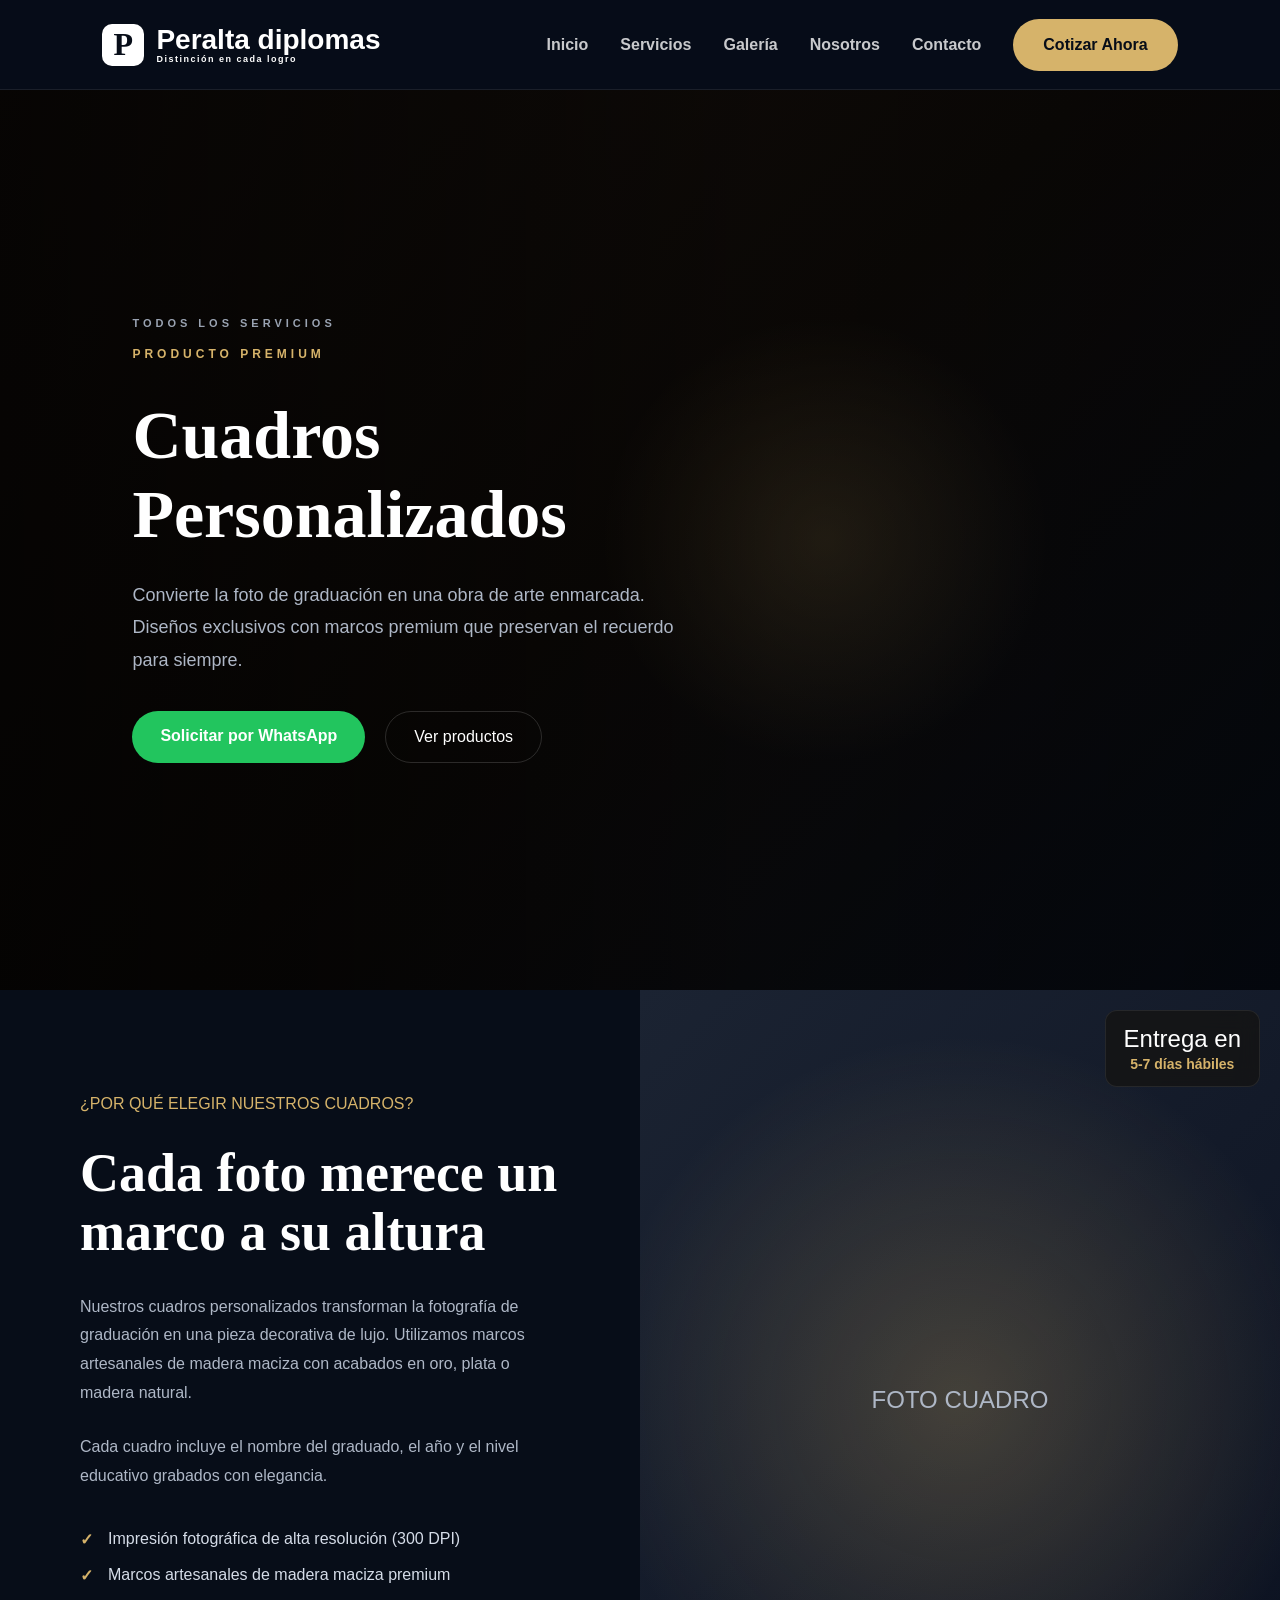
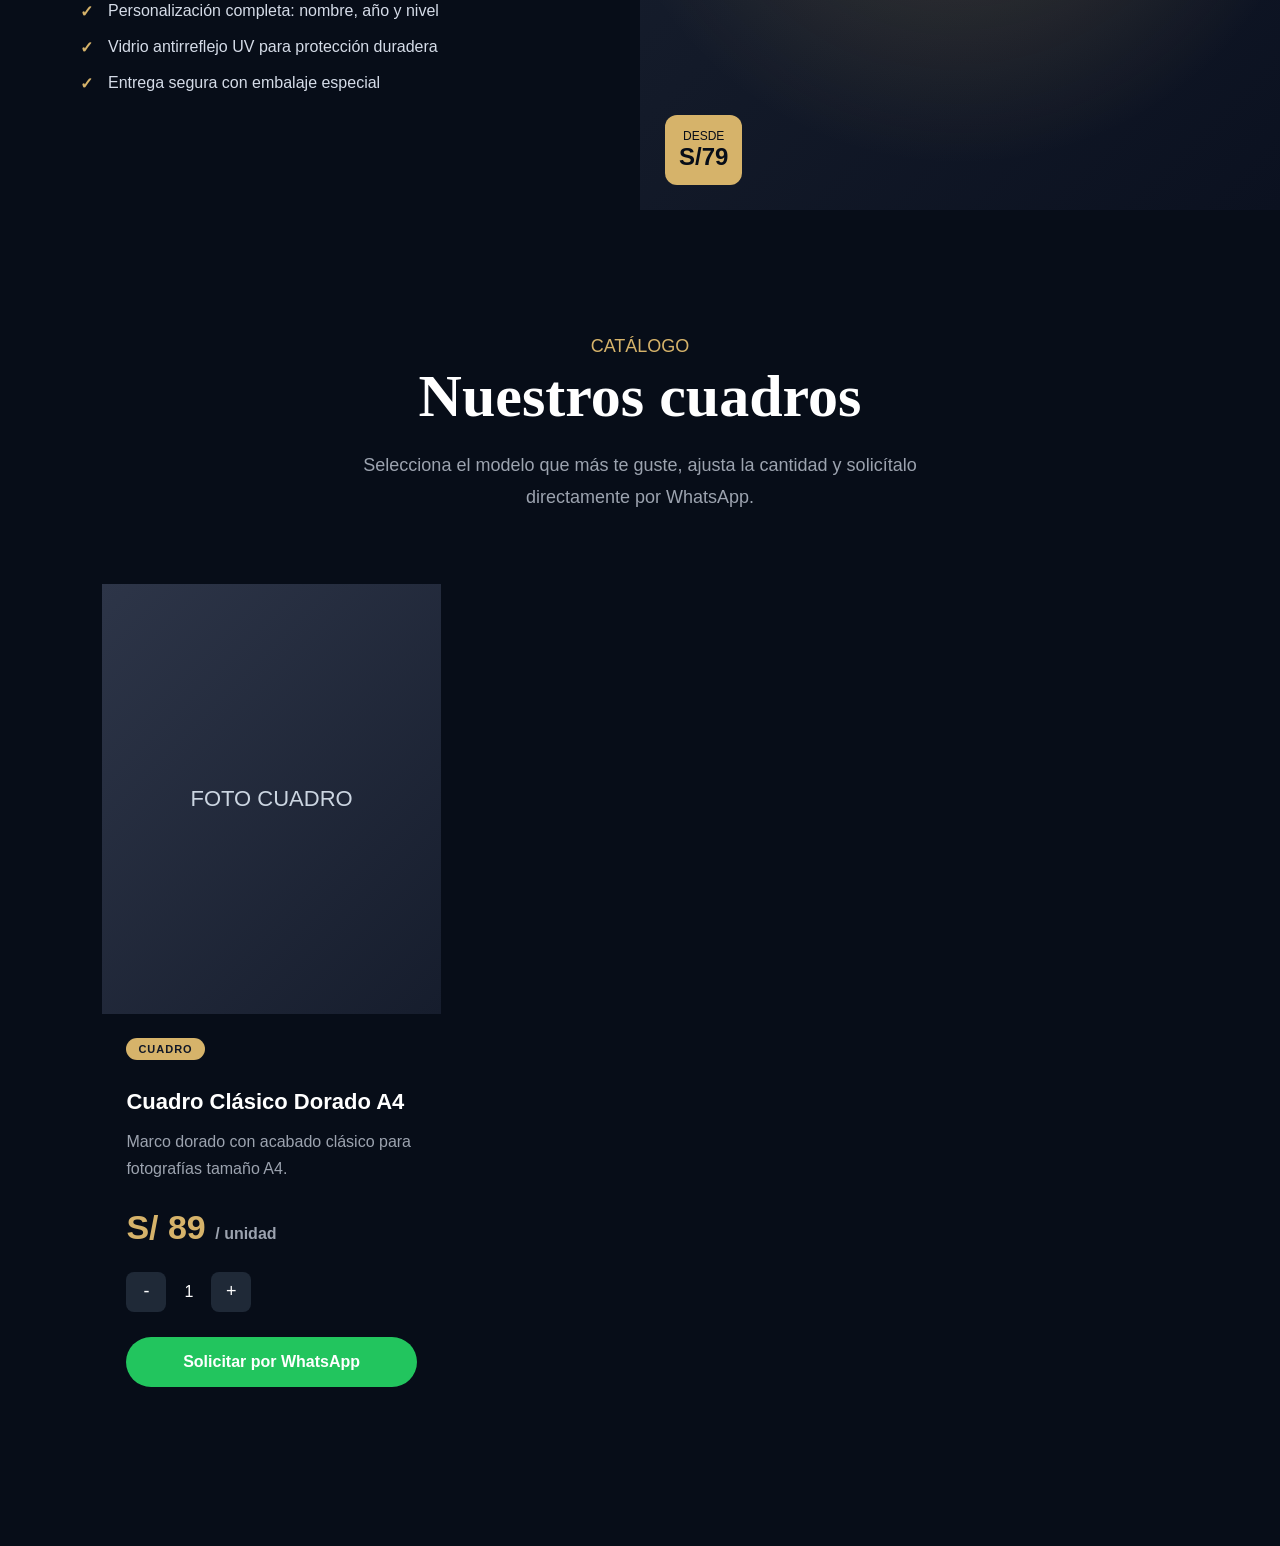
==== commit 95e47a52: "Finaliza modal interactivo del catálogo" ====
--- a/cuadros.html
+++ b/cuadros.html
@@ -141,7 +141,7 @@
 
     <div class="benefits-image">
 
-    FOTO CUADRO
+    <span class="catalog-image-text">FOTO CUADRO</span>
 
     <div class="price-badge">
 
@@ -183,21 +183,22 @@
 
 <div class="catalog-grid">
 
-    <div class="catalog-item">
+    <class="catalog-item">
 
         <div class="catalog-image">
 
+
+
     FOTO CUADRO
 
     <div class="catalog-overlay">
 
         <button class="catalog-view">
-
-            👁 Más información
-
+           👁 Más información
         </button>
 
     </div>
+
 
 </div>
 
@@ -230,9 +231,8 @@
                 Solicitar por WhatsApp
             </a>
 
-            <button class="catalog-btn-more">
-                Más información →
-            </button>
+            
+
 
         </div>
 
@@ -316,49 +316,88 @@
 
     </div>
 
+    <!-- DETALLES -->
+<div class="catalog-tab-content active" id="details-content">
+
     <div class="catalog-description">
 
-    Marco premium de madera con acabado dorado, diseñado para exhibir y proteger
-    fotografías de graduación con un estilo elegante y duradero.
+        Marco premium de madera con acabado dorado, diseñado para exhibir y proteger
+        fotografías de graduación con un estilo elegante y duradero.
 
     </div>
 
     <div class="catalog-specs">
 
         <div class="catalog-spec-row">
-
             <span>ESPECIFICACIÓN</span>
-
         </div>
 
         <div class="catalog-spec-row">
-
             <strong>Tamaño</strong>
-
             <p>A4 (21 × 29.7 cm)</p>
-
         </div>
 
         <div class="catalog-spec-row">
-
             <strong>Material</strong>
-
             <p>Madera con acabado dorado premium.</p>
-
         </div>
 
         <div class="catalog-spec-row">
-
             <strong>Impresión</strong>
-
             <p>Fotografía de alta resolución.</p>
-
-        </div>
-
-    </div>
-
-</div>
-
-    </div>
-
-</div>+        </div>
+
+    </div>
+
+</div>
+
+<!-- CARACTERÍSTICAS -->
+<div class="catalog-tab-content" id="features-content">
+
+    <ul class="catalog-list">
+
+        <li>✔ Vidrio antirreflejo UV para protección permanente.</li>
+
+        <li>✔ Paspartú de algodón blanco de 5 cm de ancho.</li>
+
+        <li>✔ Ganchos de acero dorado para colgar incluidos.</li>
+
+        <li>✔ Esquinas reforzadas con metal dorado.</li>
+
+        <li>✔ Incluye certificado de autenticidad.</li>
+
+    </ul>
+
+</div>
+
+<!-- MATERIALES -->
+<div class="catalog-tab-content" id="materials-content">
+
+    <ul class="catalog-list">
+
+        <li><strong>Marco:</strong> Madera maciza premium.</li>
+
+        <li><strong>Acabado:</strong> Lámina dorada resistente.</li>
+
+        <li><strong>Vidrio:</strong> Antirreflejo con protección UV.</li>
+
+        <li><strong>Impresión:</strong> Papel fotográfico 300 DPI.</li>
+
+        <li><strong>Respaldo:</strong> MDF de alta densidad.</li>
+
+    </ul>
+
+</div>  
+
+        
+
+    </div>
+
+</div>
+
+    </div>
+
+</div>
+<script src="js/script.js"></script>
+</body>
+</html>
--- a/css/style.css
+++ b/css/style.css
@@ -2514,13 +2514,25 @@
 }
 
 .catalog-image{
+
+ position:relative;
+
     height:430px;
+
     background:linear-gradient(135deg,#2d3548,#161d2d);
-    display:flex;
-    align-items:center;
+
+    display:flex;
+
+    align-items:center;
+
     justify-content:center;
+
     color:#cbd5e1;
+
     font-size:22px;
+
+    overflow:visible;
+
 }
 
 .catalog-content{
@@ -2613,18 +2625,29 @@
 }
 
 .catalog-overlay{
+
     position:absolute;
+
     inset:0;
 
-    background:rgba(0,0,0,.45);
-
-    display:flex;
+    display:flex;
+
     justify-content:center;
+
     align-items:center;
 
     opacity:0;
 
     transition:.35s ease;
+
+    z-index: 10;
+
+}
+
+.catalog-image:hover .catalog-overlay{
+
+    opacity:1;
+
 }
 
 .catalog-item:hover .catalog-overlay{
@@ -2633,29 +2656,53 @@
 
 .catalog-view{
 
-    background:rgba(255,255,255,.18);
-
-    backdrop-filter:blur(10px);
-
-    border:1px solid rgba(255,255,255,.25);
-
-    color:white;
-
-    padding:14px 24px;
+    display:inline-flex;
+
+    align-items:center;
+
+    justify-content:center;
+
+    padding:12px 26px;
+
+    background:rgba(40,40,40,.85);
+
+    border:1px solid rgba(255,255,255,.18);
 
     border-radius:999px;
 
+    color:#fff;
+
+    font-size:15px;
+
+    font-weight:600;
+
+    line-height:1;
+
+    white-space:nowrap;
+
     cursor:pointer;
 
-    font-size:15px;
-
-    transition:.30s;
+    appearance:none;
+
+    -webkit-appearance:none;
+
+    transition:.3s;
+
 }
 
 .catalog-view:hover{
 
     transform:scale(1.05);
 
+    background:rgba(55,55,55,.85);
+
+}
+
+
+.catalog-view:hover{
+
+    transform:scale(1.05);
+
     background:rgba(255,255,255,.28);
 
 }
@@ -2674,6 +2721,24 @@
     align-items:center;
 
     z-index:9999;
+
+    opacity:0;
+
+    visibility:hidden;
+
+    pointer-events:none;
+
+    transition:.3s ease;
+
+}
+
+.catalog-modal.active{
+
+    opacity:1;
+
+    visibility:visible;
+
+    pointer-events:auto;
 
 }
 
@@ -3094,3 +3159,27 @@
 .catalog-modal-content::-webkit-scrollbar-thumb:hover{
     background:#59627a;
 }
+.catalog-tab-content{
+    display:none;
+}
+
+.catalog-tab-content.active{
+    display:block;
+}
+
+.catalog-list{
+    list-style:none;
+    margin:25px 0 0;
+    padding:0;
+}
+
+.catalog-list li{
+    color:#d8dce5;
+    font-size:15px;
+    line-height:1.8;
+    margin-bottom:10px;
+}
+
+.catalog-list strong{
+    color:#ffffff;
+}
